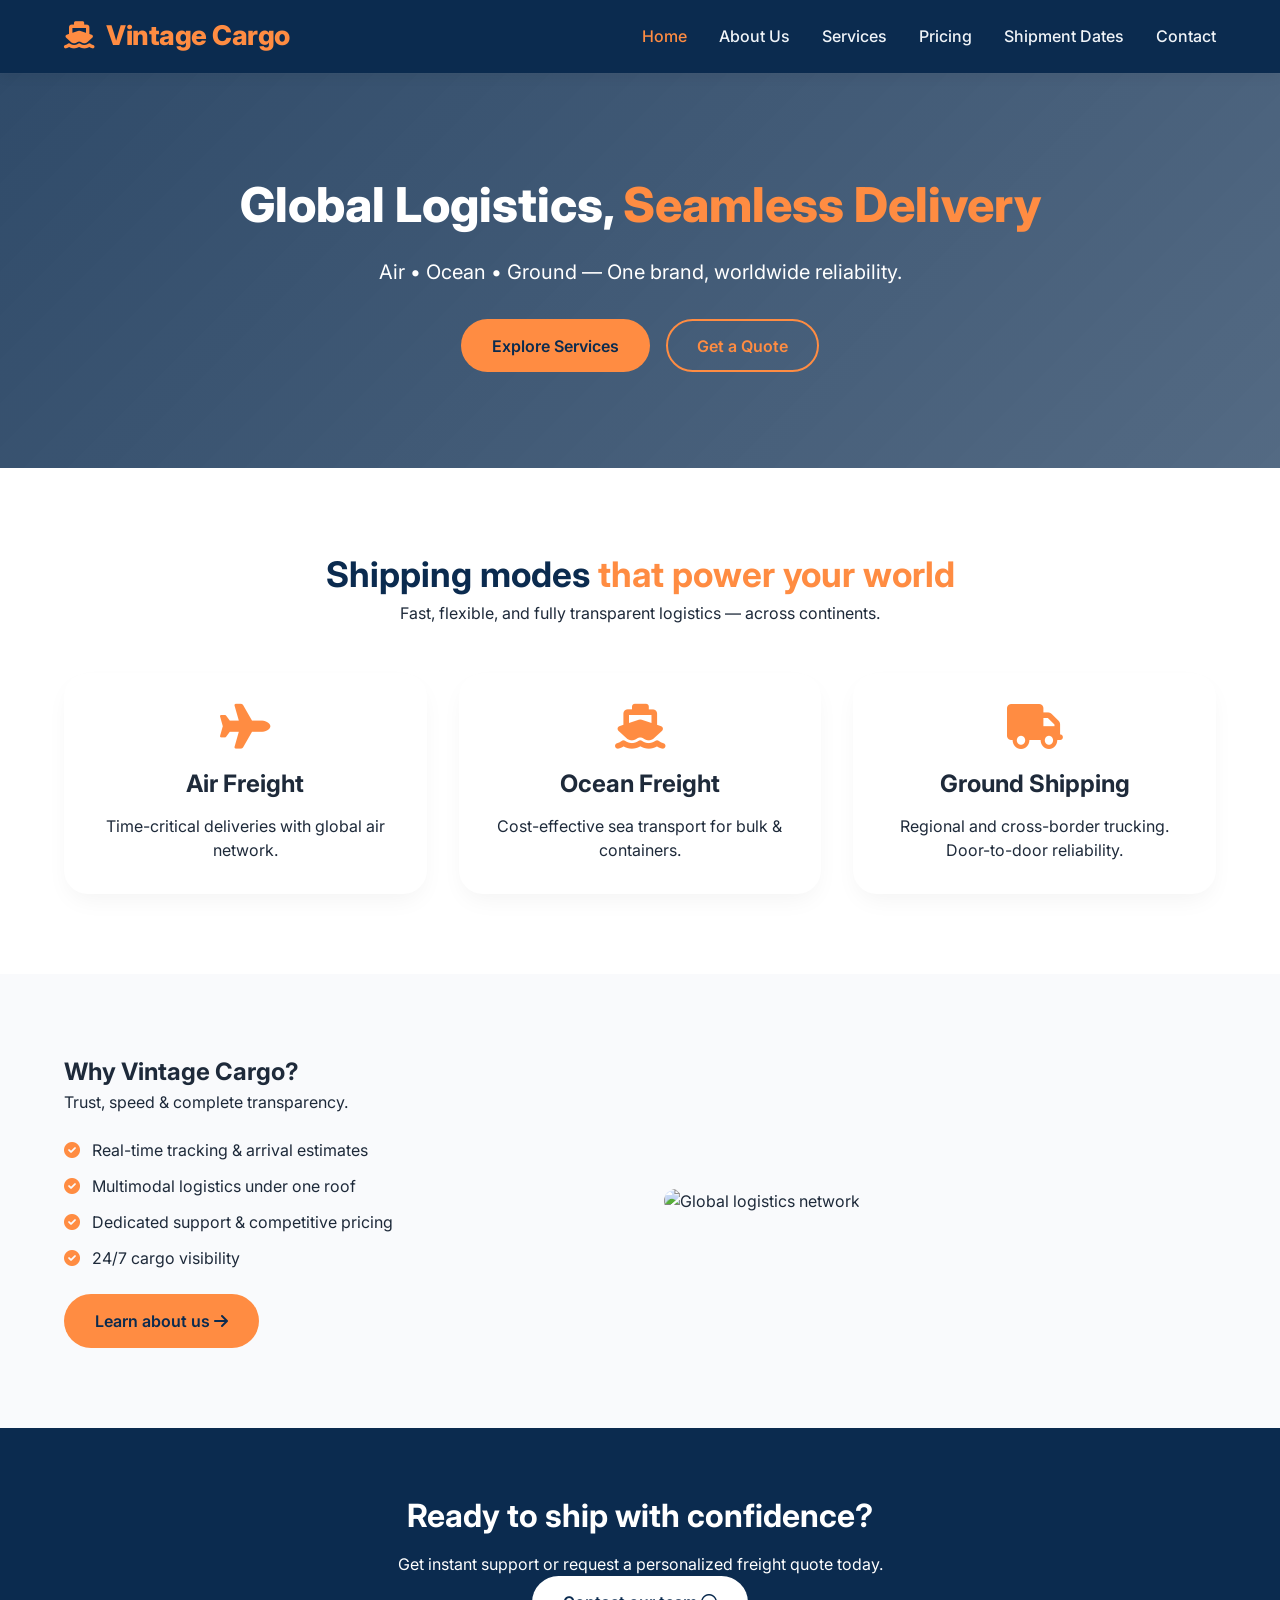
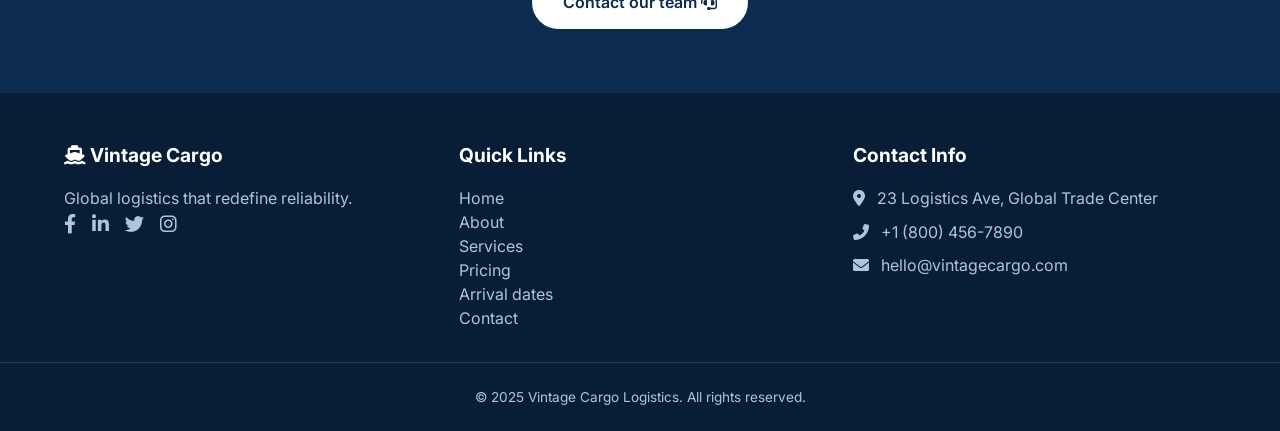
==== index.html @ 66441724 "Initial commit" ====
<!-- index.html (Home Page) -->
<!DOCTYPE html>
<html lang="en">
<head>
  <meta charset="UTF-8">
  <meta name="viewport" content="width=device-width, initial-scale=1.0, viewport-fit=cover">
  <title>Vintage Cargo | Global Logistics</title>
  <link href="https://fonts.googleapis.com/css2?family=Inter:opsz,wght@14..32,300;14..32,400;14..32,600;14..32,700;14..32,800&display=swap" rel="stylesheet">
  <link rel="stylesheet" href="https://cdnjs.cloudflare.com/ajax/libs/font-awesome/6.0.0-beta3/css/all.min.css">
  <link rel="stylesheet" href="css/style.css">
</head>
<body>
  <header class="site-header">
    <div class="container nav-container">
      <div class="logo"><a href="index.html"><i class="fas fa-ship"></i> Vintage Cargo</a></div>
      <button class="mobile-toggle" id="mobileToggle"><i class="fas fa-bars"></i></button>
      <nav class="navbar" id="navbar">
        <ul class="nav-menu">
          <li><a href="index.html" class="active">Home</a></li>
          <li><a href="about.html">About Us</a></li>
          <li><a href="services.html">Services</a></li>
          <li><a href="pricing.html">Pricing</a></li>
          <li><a href="shipment.html">Shipment Dates</a></li>
          <li><a href="contact.html">Contact</a></li>
        </ul>
      </nav>
    </div>
  </header>
  <main>
    <section class="hero" style="background-image: linear-gradient(135deg, rgba(11,43,79,0.85), rgba(11,43,79,0.7)), url('https://picsum.photos/id/104/1600/700'); background-size: cover; background-position: center;">
      <div class="container hero-content">
        <h1>Global Logistics, <span class="accent">Seamless Delivery</span></h1>
        <p>Air • Ocean • Ground — One brand, worldwide reliability.</p>
        <div class="hero-buttons"><a href="services.html" class="btn btn-primary">Explore Services</a><a href="contact.html" class="btn btn-outline">Get a Quote</a></div>
      </div>
    </section>
    <section class="section"><div class="container"><div class="section-title"><h2>Shipping modes <span class="accent">that power your world</span></h2><p>Fast, flexible, and fully transparent logistics — across continents.</p></div><div class="grid-3"><div class="service-card"><i class="fas fa-plane"></i><h3>Air Freight</h3><p>Time-critical deliveries with global air network.</p></div><div class="service-card"><i class="fas fa-ship"></i><h3>Ocean Freight</h3><p>Cost-effective sea transport for bulk & containers.</p></div><div class="service-card"><i class="fas fa-truck"></i><h3>Ground Shipping</h3><p>Regional and cross-border trucking. Door-to-door reliability.</p></div></div></div></section>
    <section class="section bg-light"><div class="container"><div class="flex-row"><div class="flex-text"><h2>Why Vintage Cargo?</h2><p class="lead">Trust, speed & complete transparency.</p><ul class="check-list"><li><i class="fas fa-check-circle"></i> Real-time tracking & arrival estimates</li><li><i class="fas fa-check-circle"></i> Multimodal logistics under one roof</li><li><i class="fas fa-check-circle"></i> Dedicated support & competitive pricing</li><li><i class="fas fa-check-circle"></i> 24/7 cargo visibility</li></ul><a href="about.html" class="btn btn-primary">Learn about us <i class="fas fa-arrow-right"></i></a></div><div class="flex-img"><img src="https://picsum.photos/id/20/600/450" alt="Global logistics network" loading="lazy"></div></div></div></section>
    <section class="cta"><div class="container"><h3>Ready to ship with confidence?</h3><p>Get instant support or request a personalized freight quote today.</p><a href="contact.html" class="btn btn-secondary">Contact our team <i class="fas fa-headset"></i></a></div></section>
  </main>
  <footer class="site-footer"><div class="container footer-grid"><div class="footer-col"><h4><i class="fas fa-ship"></i> Vintage Cargo</h4><p>Global logistics that redefine reliability.</p><div class="social-icons"><a href="#"><i class="fab fa-facebook-f"></i></a><a href="#"><i class="fab fa-linkedin-in"></i></a><a href="#"><i class="fab fa-twitter"></i></a><a href="#"><i class="fab fa-instagram"></i></a></div></div><div class="footer-col"><h4>Quick Links</h4><ul><li><a href="index.html">Home</a></li><li><a href="about.html">About</a></li><li><a href="services.html">Services</a></li><li><a href="pricing.html">Pricing</a></li><li><a href="shipment.html">Arrival dates</a></li><li><a href="contact.html">Contact</a></li></ul></div><div class="footer-col"><h4>Contact Info</h4><ul class="contact-info"><li><i class="fas fa-map-marker-alt"></i> 23 Logistics Ave, Global Trade Center</li><li><i class="fas fa-phone-alt"></i> +1 (800) 456-7890</li><li><i class="fas fa-envelope"></i> hello@vintagecargo.com</li></ul></div></div><div class="footer-bottom"><p>&copy; 2025 Vintage Cargo Logistics. All rights reserved.</p></div></footer>
  <script src="js/script.js"></script>
</body>
</html>
---- css/style.css ----
/* css/style.css */
* {
  margin: 0;
  padding: 0;
  box-sizing: border-box;
}

body {
  font-family: 'Inter', sans-serif;
  line-height: 1.5;
  color: #1E2A3A;
  background-color: #ffffff;
}

.container {
  width: 90%;
  max-width: 1280px;
  margin: 0 auto;
}

/* header & navigation */
.site-header {
  background: #0B2B4F;
  padding: 1rem 0;
  position: sticky;
  top: 0;
  z-index: 100;
  box-shadow: 0 4px 12px rgba(0,0,0,0.05);
}

.nav-container {
  display: flex;
  justify-content: space-between;
  align-items: center;
  flex-wrap: wrap;
}

.logo a {
  color: #FF8C42;
  font-size: 1.7rem;
  font-weight: 800;
  letter-spacing: -0.5px;
  text-decoration: none;
}

.logo i {
  margin-right: 6px;
  color: #FF8C42;
}

.nav-menu {
  display: flex;
  gap: 2rem;
  list-style: none;
}

.nav-menu a {
  color: #F0F4F8;
  text-decoration: none;
  font-weight: 500;
  transition: 0.2s ease;
  font-size: 1rem;
}

.nav-menu a:hover, .nav-menu a.active {
  color: #FF8C42;
}

.mobile-toggle {
  display: none;
  background: none;
  border: none;
  font-size: 1.8rem;
  color: white;
  cursor: pointer;
}

/* buttons */
.btn {
  display: inline-block;
  padding: 0.8rem 1.8rem;
  border-radius: 40px;
  font-weight: 600;
  text-decoration: none;
  transition: all 0.2s ease;
  border: 2px solid transparent;
  cursor: pointer;
}

.btn-primary {
  background: #FF8C42;
  color: #0B2B4F;
}

.btn-primary:hover {
  background: #e67a2e;
  transform: translateY(-2px);
}

.btn-outline {
  background: transparent;
  border: 2px solid #FF8C42;
  color: #FF8C42;
}

.btn-outline:hover {
  background: #FF8C42;
  color: #0B2B4F;
}

.btn-secondary {
  background: #ffffff;
  color: #0B2B4F;
}

.btn-secondary:hover {
  background: #FF8C42;
  color: #0B2B4F;
  border-color: #FF8C42;
}

/* hero */
.hero {
  padding: 6rem 0;
  text-align: center;
  color: white;
}

.hero-content h1 {
  font-size: 3rem;
  font-weight: 800;
  margin-bottom: 1rem;
}

.accent {
  color: #FF8C42;
}

.hero-content p {
  font-size: 1.25rem;
  max-width: 650px;
  margin: 0 auto 2rem;
}

.hero-buttons {
  display: flex;
  gap: 1rem;
  justify-content: center;
  flex-wrap: wrap;
}

/* sections */
.section {
  padding: 5rem 0;
}

.bg-light {
  background-color: #F9FAFC;
}

.section-title {
  text-align: center;
  margin-bottom: 3rem;
}

.section-title h2 {
  font-size: 2.2rem;
  font-weight: 700;
  color: #0B2B4F;
}

.grid-3 {
  display: grid;
  grid-template-columns: repeat(auto-fit, minmax(280px, 1fr));
  gap: 2rem;
}

.service-card {
  background: white;
  padding: 2rem;
  border-radius: 24px;
  box-shadow: 0 10px 25px -5px rgba(0,0,0,0.05);
  transition: transform 0.2s, box-shadow 0.2s;
  text-align: center;
}

.service-card:hover {
  transform: translateY(-5px);
  box-shadow: 0 20px 30px -12px rgba(0,0,0,0.1);
}

.service-card i {
  font-size: 2.8rem;
  color: #FF8C42;
  margin-bottom: 1rem;
}

.service-card h3 {
  font-size: 1.5rem;
  margin-bottom: 0.75rem;
}

/* flex row */
.flex-row {
  display: flex;
  gap: 3rem;
  align-items: center;
  flex-wrap: wrap;
}

.flex-text, .flex-img {
  flex: 1;
}

.flex-img img {
  width: 100%;
  border-radius: 28px;
  object-fit: cover;
}

.check-list {
  list-style: none;
  margin: 1.5rem 0;
}

.check-list li {
  margin: 0.75rem 0;
  display: flex;
  align-items: center;
  gap: 0.75rem;
}

.check-list i {
  color: #FF8C42;
}

/* CTA */
.cta {
  background: #0B2B4F;
  color: white;
  text-align: center;
  padding: 4rem 0;
}

.cta h3 {
  font-size: 2rem;
  margin-bottom: 0.75rem;
}

/* footer */
.site-footer {
  background: #071e36;
  color: #B0C4DE;
  padding-top: 3rem;
}

.footer-grid {
  display: grid;
  grid-template-columns: repeat(auto-fit, minmax(220px, 1fr));
  gap: 2rem;
  margin-bottom: 2rem;
}

.footer-col h4 {
  color: white;
  margin-bottom: 1rem;
  font-size: 1.2rem;
}

.footer-col ul {
  list-style: none;
}

.footer-col a {
  color: #B0C4DE;
  text-decoration: none;
  transition: 0.2s;
}

.footer-col a:hover {
  color: #FF8C42;
}

.social-icons a {
  margin-right: 1rem;
  font-size: 1.2rem;
}

.contact-info li {
  margin-bottom: 0.6rem;
  display: flex;
  gap: 0.75rem;
  align-items: center;
}

.footer-bottom {
  text-align: center;
  padding: 1.5rem 0;
  border-top: 1px solid #1f3a5f;
  font-size: 0.85rem;
}

/* pricing page */
.pricing-grid {
  display: grid;
  grid-template-columns: repeat(auto-fit, minmax(280px, 1fr));
  gap: 2rem;
}

.pricing-card {
  background: white;
  border-radius: 32px;
  padding: 2rem;
  box-shadow: 0 12px 28px rgba(0,0,0,0.05);
  transition: 0.2s;
  border: 1px solid #eef2f6;
}

.pricing-card.featured {
  border-top: 5px solid #FF8C42;
  transform: scale(1.02);
}

.pricing-header h3 {
  font-size: 1.8rem;
  margin-bottom: 0.5rem;
}

.price {
  font-size: 2.2rem;
  font-weight: 800;
  color: #0B2B4F;
}

.price span {
  font-size: 1rem;
  font-weight: 400;
}

.pricing-card ul {
  margin: 1.5rem 0;
  list-style: none;
}

.pricing-card li {
  margin: 0.75rem 0;
  display: flex;
  align-items: center;
  gap: 0.5rem;
}

.pricing-card li i {
  color: #FF8C42;
}

.price-note {
  margin-top: 2rem;
  text-align: center;
  font-size: 0.9rem;
  color: #5a6e7c;
}

/* shipment table */
.table-wrapper {
  overflow-x: auto;
}

.shipment-table {
  width: 100%;
  border-collapse: collapse;
  background: white;
  border-radius: 24px;
  overflow: hidden;
  box-shadow: 0 4px 12px rgba(0,0,0,0.05);
}

.shipment-table th, .shipment-table td {
  padding: 1rem 1.2rem;
  text-align: left;
  border-bottom: 1px solid #e9edf2;
}

.shipment-table th {
  background: #0B2B4F;
  color: white;
  font-weight: 600;
}

.tracking-note {
  background: #F0F7FF;
  padding: 1.2rem;
  border-radius: 20px;
  margin-top: 2rem;
  display: flex;
  align-items: center;
  gap: 1rem;
  flex-wrap: wrap;
}

/* contact grid */
.contact-grid {
  display: grid;
  grid-template-columns: 1fr 1fr;
  gap: 3rem;
}

@media (max-width: 768px) {
  .contact-grid {
    grid-template-columns: 1fr;
  }
}

.contact-details ul {
  list-style: none;
}

.contact-details li {
  margin: 1rem 0;
  display: flex;
  align-items: center;
  gap: 1rem;
}

.map-placeholder {
  background: #eef2fa;
  padding: 2rem;
  text-align: center;
  border-radius: 24px;
  margin-top: 1.5rem;
  font-size: 0.9rem;
}

.form-group {
  margin-bottom: 1.2rem;
}

.form-group input, .form-group select, .form-group textarea {
  width: 100%;
  padding: 0.9rem 1rem;
  border: 1px solid #cfdde6;
  border-radius: 20px;
  font-family: inherit;
  font-size: 1rem;
  transition: 0.2s;
}

.form-group input:focus, .form-group select:focus, .form-group textarea:focus {
  outline: none;
  border-color: #FF8C42;
  box-shadow: 0 0 0 3px rgba(255,140,66,0.2);
}

.form-note {
  font-size: 0.75rem;
  margin-top: 0.8rem;
  color: #6c7a89;
}

/* page-header */
.page-header {
  background: #0B2B4F;
  color: white;
  padding: 3rem 0;
  text-align: center;
}

.page-header h1 {
  font-size: 2.5rem;
}

/* responsive */
@media (max-width: 768px) {
  .mobile-toggle {
    display: block;
  }
  .nav-menu {
    position: fixed;
    left: -100%;
    top: 70px;
    flex-direction: column;
    background: #0B2B4F;
    width: 100%;
    text-align: center;
    transition: 0.3s;
    padding: 2rem 0;
    gap: 1.5rem;
  }
  .nav-menu.active {
    left: 0;
  }
  .hero-content h1 {
    font-size: 2rem;
  }
  .section-title h2 {
    font-size: 1.8rem;
  }
  .flex-row {
    flex-direction: column;
  }
  .pricing-card.featured {
    transform: none;
  }
}

/* extra utilities */
.grid-2 {
  display: grid;
  grid-template-columns: repeat(auto-fit, minmax(280px, 1fr));
  gap: 2rem;
}

.service-detailed {
  background: white;
  padding: 1.8rem;
  border-radius: 24px;
  box-shadow: 0 5px 12px rgba(0,0,0,0.03);
  transition: 0.2s;
}

.service-detailed i {
  font-size: 2.2rem;
  color: #FF8C42;
  margin-bottom: 1rem;
}
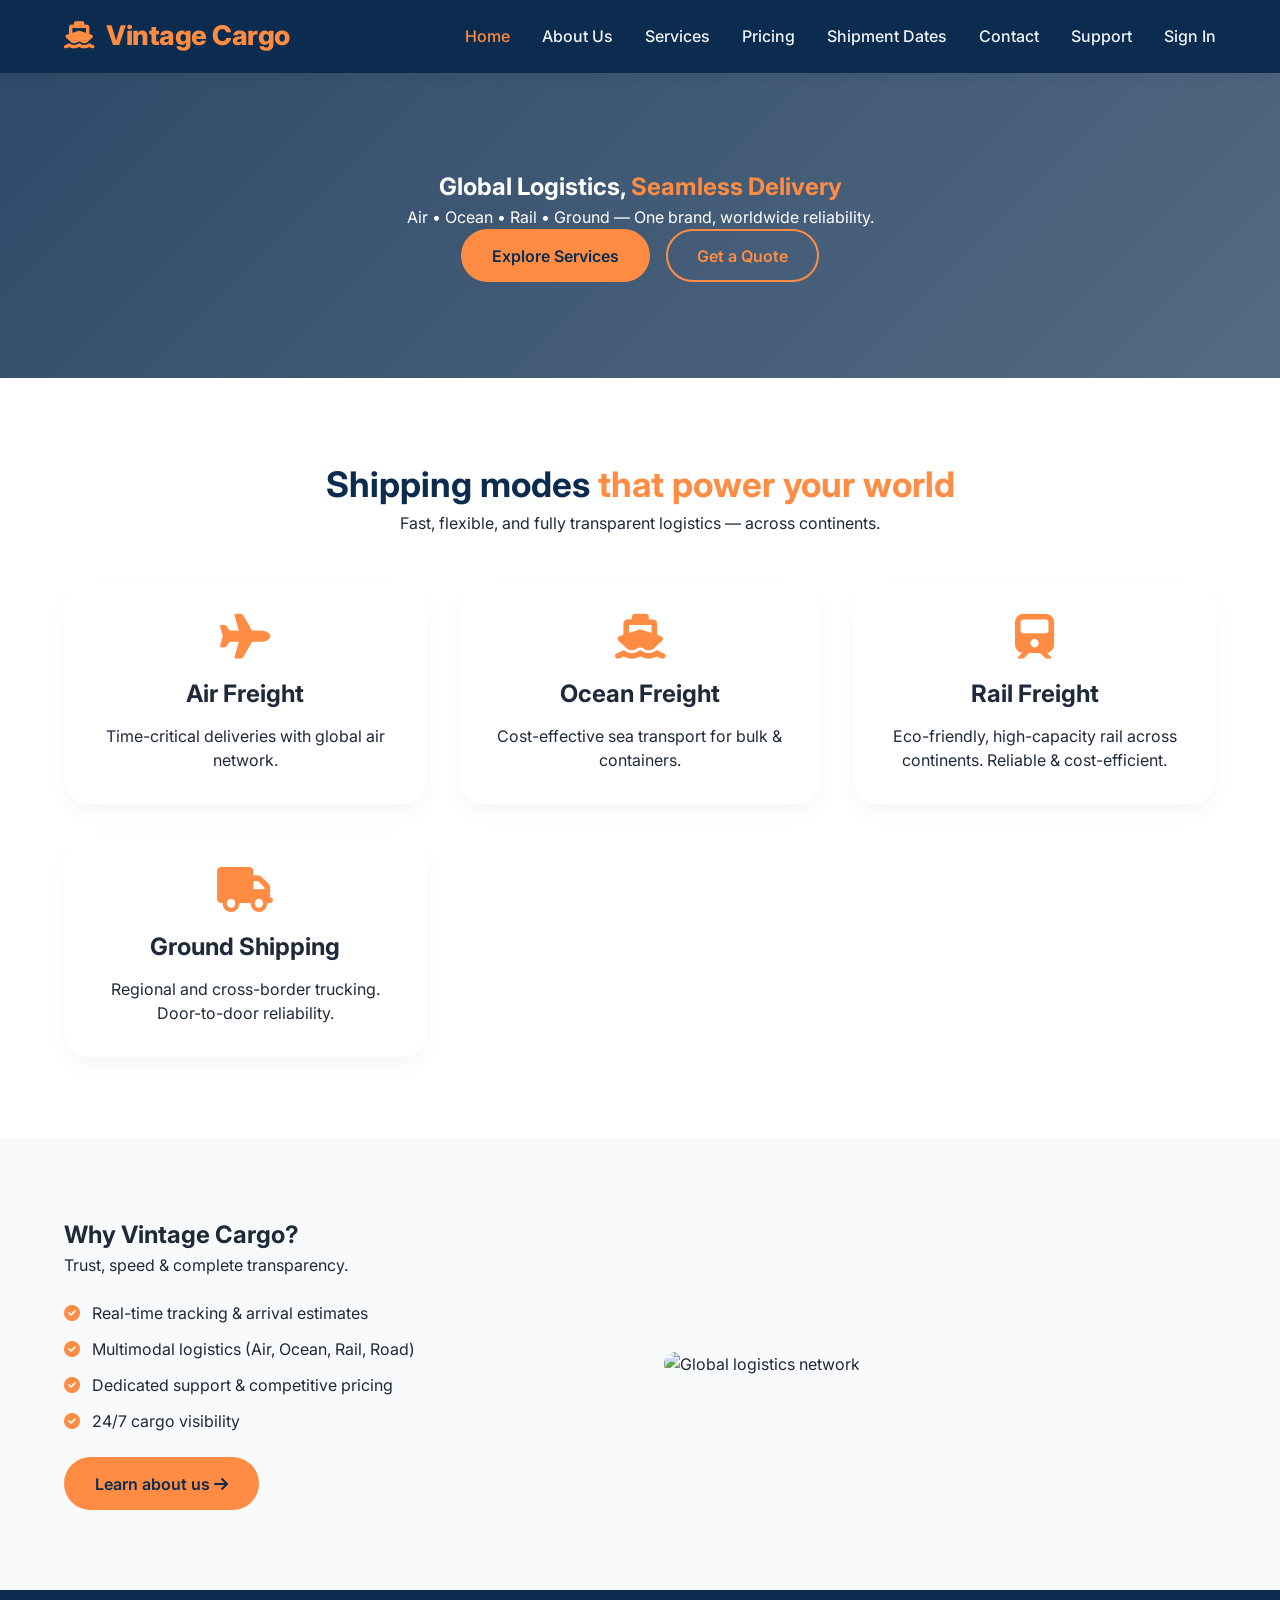
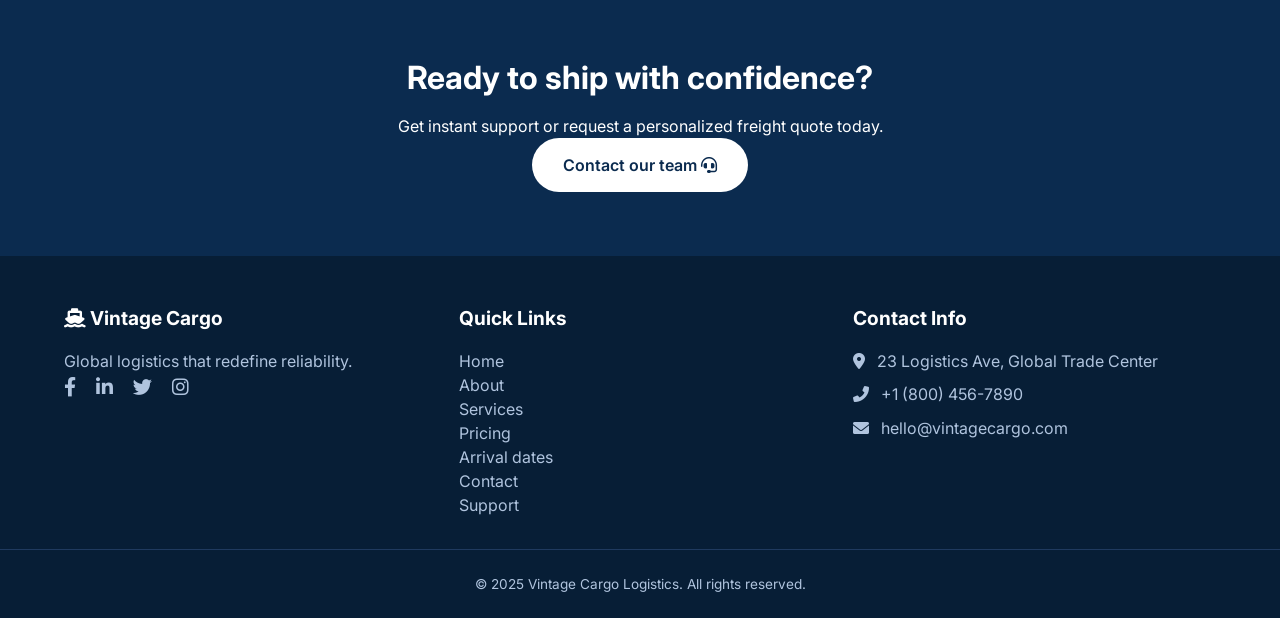
==== commit 894b3171: "Fix: fixed drop-sown and button problems" ====
--- a/index.html
+++ b/index.html
@@ -1,4 +1,4 @@
-<!-- index.html (Home Page) -->
+<!-- index.html (Home - updated with train transport section)
 <!DOCTYPE html>
 <html lang="en">
 <head>
@@ -22,6 +22,8 @@
           <li><a href="pricing.html">Pricing</a></li>
           <li><a href="shipment.html">Shipment Dates</a></li>
           <li><a href="contact.html">Contact</a></li>
+          <li><a href="support.html">Support</a></li>
+          <li id="authNavLink"><a href="login.html">Sign In</a></li>
         </ul>
       </nav>
     </div>
@@ -30,15 +32,168 @@
     <section class="hero" style="background-image: linear-gradient(135deg, rgba(11,43,79,0.85), rgba(11,43,79,0.7)), url('https://picsum.photos/id/104/1600/700'); background-size: cover; background-position: center;">
       <div class="container hero-content">
         <h1>Global Logistics, <span class="accent">Seamless Delivery</span></h1>
-        <p>Air • Ocean • Ground — One brand, worldwide reliability.</p>
+        <p>Air • Ocean • Rail • Ground — One brand, worldwide reliability.</p>
         <div class="hero-buttons"><a href="services.html" class="btn btn-primary">Explore Services</a><a href="contact.html" class="btn btn-outline">Get a Quote</a></div>
       </div>
     </section>
-    <section class="section"><div class="container"><div class="section-title"><h2>Shipping modes <span class="accent">that power your world</span></h2><p>Fast, flexible, and fully transparent logistics — across continents.</p></div><div class="grid-3"><div class="service-card"><i class="fas fa-plane"></i><h3>Air Freight</h3><p>Time-critical deliveries with global air network.</p></div><div class="service-card"><i class="fas fa-ship"></i><h3>Ocean Freight</h3><p>Cost-effective sea transport for bulk & containers.</p></div><div class="service-card"><i class="fas fa-truck"></i><h3>Ground Shipping</h3><p>Regional and cross-border trucking. Door-to-door reliability.</p></div></div></div></section>
-    <section class="section bg-light"><div class="container"><div class="flex-row"><div class="flex-text"><h2>Why Vintage Cargo?</h2><p class="lead">Trust, speed & complete transparency.</p><ul class="check-list"><li><i class="fas fa-check-circle"></i> Real-time tracking & arrival estimates</li><li><i class="fas fa-check-circle"></i> Multimodal logistics under one roof</li><li><i class="fas fa-check-circle"></i> Dedicated support & competitive pricing</li><li><i class="fas fa-check-circle"></i> 24/7 cargo visibility</li></ul><a href="about.html" class="btn btn-primary">Learn about us <i class="fas fa-arrow-right"></i></a></div><div class="flex-img"><img src="https://picsum.photos/id/20/600/450" alt="Global logistics network" loading="lazy"></div></div></div></section>
+    <section class="section"><div class="container"><div class="section-title"><h2>Shipping modes <span class="accent">that power your world</span></h2><p>Fast, flexible, and fully transparent logistics — across continents.</p></div><div class="grid-3"><div class="service-card"><i class="fas fa-plane"></i><h3>Air Freight</h3><p>Time-critical deliveries with global air network.</p></div><div class="service-card"><i class="fas fa-ship"></i><h3>Ocean Freight</h3><p>Cost-effective sea transport for bulk & containers.</p></div><div class="service-card"><i class="fas fa-train"></i><h3>Rail Freight</h3><p>Eco-friendly, high-capacity rail across continents. Reliable & cost-efficient.</p></div><div class="service-card"><i class="fas fa-truck"></i><h3>Ground Shipping</h3><p>Regional and cross-border trucking. Door-to-door reliability.</p></div></div></div></section>
+    <section class="section bg-light"><div class="container"><div class="flex-row"><div class="flex-text"><h2>Why Vintage Cargo?</h2><p class="lead">Trust, speed & complete transparency.</p><ul class="check-list"><li><i class="fas fa-check-circle"></i> Real-time tracking & arrival estimates</li><li><i class="fas fa-check-circle"></i> Multimodal logistics (Air, Ocean, Rail, Road)</li><li><i class="fas fa-check-circle"></i> Dedicated support & competitive pricing</li><li><i class="fas fa-check-circle"></i> 24/7 cargo visibility</li></ul><a href="about.html" class="btn btn-primary">Learn about us <i class="fas fa-arrow-right"></i></a></div><div class="flex-img"><img src="https://picsum.photos/id/20/600/450" alt="Global logistics network" loading="lazy"></div></div></div></section>
     <section class="cta"><div class="container"><h3>Ready to ship with confidence?</h3><p>Get instant support or request a personalized freight quote today.</p><a href="contact.html" class="btn btn-secondary">Contact our team <i class="fas fa-headset"></i></a></div></section>
   </main>
-  <footer class="site-footer"><div class="container footer-grid"><div class="footer-col"><h4><i class="fas fa-ship"></i> Vintage Cargo</h4><p>Global logistics that redefine reliability.</p><div class="social-icons"><a href="#"><i class="fab fa-facebook-f"></i></a><a href="#"><i class="fab fa-linkedin-in"></i></a><a href="#"><i class="fab fa-twitter"></i></a><a href="#"><i class="fab fa-instagram"></i></a></div></div><div class="footer-col"><h4>Quick Links</h4><ul><li><a href="index.html">Home</a></li><li><a href="about.html">About</a></li><li><a href="services.html">Services</a></li><li><a href="pricing.html">Pricing</a></li><li><a href="shipment.html">Arrival dates</a></li><li><a href="contact.html">Contact</a></li></ul></div><div class="footer-col"><h4>Contact Info</h4><ul class="contact-info"><li><i class="fas fa-map-marker-alt"></i> 23 Logistics Ave, Global Trade Center</li><li><i class="fas fa-phone-alt"></i> +1 (800) 456-7890</li><li><i class="fas fa-envelope"></i> hello@vintagecargo.com</li></ul></div></div><div class="footer-bottom"><p>&copy; 2025 Vintage Cargo Logistics. All rights reserved.</p></div></footer>
-  <script src="js/script.js"></script>
+  <footer class="site-footer"><div class="container footer-grid"><div class="footer-col"><h4><i class="fas fa-ship"></i> Vintage Cargo</h4><p>Global logistics that redefine reliability.</p><div class="social-icons"><a href="#"><i class="fab fa-facebook-f"></i></a><a href="#"><i class="fab fa-linkedin-in"></i></a><a href="#"><i class="fab fa-twitter"></i></a><a href="#"><i class="fab fa-instagram"></i></a></div></div><div class="footer-col"><h4>Quick Links</h4><ul><li><a href="index.html">Home</a></li><li><a href="about.html">About</a></li><li><a href="services.html">Services</a></li><li><a href="pricing.html">Pricing</a></li><li><a href="shipment.html">Arrival dates</a></li><li><a href="contact.html">Contact</a></li><li><a href="support.html">Support</a></li></ul></div><div class="footer-col"><h4>Contact Info</h4><ul class="contact-info"><li><i class="fas fa-map-marker-alt"></i> 23 Logistics Ave, Global Trade Center</li><li><i class="fas fa-phone-alt"></i> +1 (800) 456-7890</li><li><i class="fas fa-envelope"></i> hello@vintagecargo.com</li></ul></div></div><div class="footer-bottom"><p>&copy; 2025 Vintage Cargo Logistics. All rights reserved.</p></div></footer>
+  <script src="JavaScript/script.js"></script>
 </body>
-</html>+</html> -->
+
+
+
+<!DOCTYPE html>
+<html lang="en">
+<head>
+  <meta charset="UTF-8">
+  <meta name="viewport" content="width=device-width, initial-scale=1.0, viewport-fit=cover">
+  <title>Vintage Cargo | Global Logistics</title>
+  <link href="https://fonts.googleapis.com/css2?family=Inter:opsz,wght@14..32,300;14..32,400;14..32,600;14..32,700;14..32,800&display=swap" rel="stylesheet">
+  <link rel="stylesheet" href="https://cdnjs.cloudflare.com/ajax/libs/font-awesome/6.0.0-beta3/css/all.min.css">
+  <link rel="stylesheet" href="css/style.css">
+</head>
+<body>
+  <header class="site-header">
+    <div class="container nav-container">
+      <div class="logo">
+        <a href="index.html"><i class="fas fa-ship"></i> Vintage Cargo</a>
+      </div>
+      <button class="mobile-toggle" id="mobileToggle"><i class="fas fa-bars"></i></button>
+      <nav class="navbar" id="navbar">
+        <ul class="nav-menu">
+          <li><a href="index.html" class="active">Home</a></li>
+          <li><a href="about.html">About Us</a></li>
+          <li><a href="services.html">Services</a></li>
+          <li><a href="pricing.html">Pricing</a></li>
+          <li><a href="shipment.html">Shipment Dates</a></li>
+          <li><a href="contact.html">Contact</a></li>
+          <li><a href="support.html">Support</a></li>
+          <li id="authNavLink"><a href="login.html">Sign In</a></li>
+        </ul>
+      </nav>
+    </div>
+  </header>
+
+  <main>
+    <!-- Hero Section -->
+    <section class="hero" style="background-image: linear-gradient(135deg, rgba(11,43,79,0.85), rgba(11,43,79,0.7)), url('https://wallpaperbat.com/img/8608090-how-automating-load-acceptance-driver.webp'); background-size: cover; background-position: center;"
+      <div class="container hero-content">
+        <h1>Global Logistics, <span class="accent">Seamless Delivery</span></h1>
+        <p>Air • Ocean • Rail • Ground — One brand, worldwide reliability.</p>
+        <div class="hero-buttons">
+          <a href="services.html" class="btn btn-primary">Explore Services</a>
+          <a href="contact.html" class="btn btn-outline">Get a Quote</a>
+        </div>
+      </div>
+    </section>
+
+    <!-- Shipping Modes -->
+    <section class="section">
+      <div class="container">
+        <div class="section-title">
+          <h2>Shipping modes <span class="accent">that power your world</span></h2>
+          <p>Fast, flexible, and fully transparent logistics — across continents.</p>
+        </div>
+        <div class="grid-3">
+          <div class="service-card">
+            <i class="fas fa-plane"></i>
+            <h3>Air Freight</h3>
+            <p>Time-critical deliveries with global air network.</p>
+          </div>
+          <div class="service-card">
+            <i class="fas fa-ship"></i>
+            <h3>Ocean Freight</h3>
+            <p>Cost-effective sea transport for bulk & containers.</p>
+          </div>
+          <div class="service-card">
+            <i class="fas fa-train"></i>
+            <h3>Rail Freight</h3>
+            <p>Eco-friendly, high-capacity rail across continents. Reliable & cost-efficient.</p>
+          </div>
+          <div class="service-card">
+            <i class="fas fa-truck"></i>
+            <h3>Ground Shipping</h3>
+            <p>Regional and cross-border trucking. Door-to-door reliability.</p>
+          </div>
+        </div>
+      </div>
+    </section>
+
+    <!-- Why Choose Us -->
+    <section class="section bg-light">
+      <div class="container">
+        <div class="flex-row">
+          <div class="flex-text">
+            <h2>Why Vintage Cargo?</h2>
+            <p class="lead">Trust, speed & complete transparency.</p>
+            <ul class="check-list">
+              <li><i class="fas fa-check-circle"></i> Real-time tracking & arrival estimates</li>
+              <li><i class="fas fa-check-circle"></i> Multimodal logistics (Air, Ocean, Rail, Road)</li>
+              <li><i class="fas fa-check-circle"></i> Dedicated support & competitive pricing</li>
+              <li><i class="fas fa-check-circle"></i> 24/7 cargo visibility</li>
+            </ul>
+            <a href="about.html" class="btn btn-primary">Learn about us <i class="fas fa-arrow-right"></i></a>
+          </div>
+          <div class="flex-img">
+            <img src="https://picsum.photos/id/20/600/450" alt="Global logistics network" loading="lazy">
+          </div>
+        </div>
+      </div>
+    </section>
+
+    <!-- Call to Action -->
+    <section class="cta">
+      <div class="container">
+        <h3>Ready to ship with confidence?</h3>
+        <p>Get instant support or request a personalized freight quote today.</p>
+        <a href="contact.html" class="btn btn-secondary">Contact our team <i class="fas fa-headset"></i></a>
+      </div>
+    </section>
+  </main>
+
+  <footer class="site-footer">
+    <div class="container footer-grid">
+      <div class="footer-col">
+        <h4><i class="fas fa-ship"></i> Vintage Cargo</h4>
+        <p>Global logistics that redefine reliability.</p>
+        <div class="social-icons">
+          <a href="#"><i class="fab fa-facebook-f"></i></a>
+          <a href="#"><i class="fab fa-linkedin-in"></i></a>
+          <a href="#"><i class="fab fa-twitter"></i></a>
+          <a href="#"><i class="fab fa-instagram"></i></a>
+        </div>
+      </div>
+      <div class="footer-col">
+        <h4>Quick Links</h4>
+        <ul>
+          <li><a href="index.html">Home</a></li>
+          <li><a href="about.html">About</a></li>
+          <li><a href="services.html">Services</a></li>
+          <li><a href="pricing.html">Pricing</a></li>
+          <li><a href="shipment.html">Arrival dates</a></li>
+          <li><a href="contact.html">Contact</a></li>
+          <li><a href="support.html">Support</a></li>
+        </ul>
+      </div>
+      <div class="footer-col">
+        <h4>Contact Info</h4>
+        <ul class="contact-info">
+          <li><i class="fas fa-map-marker-alt"></i> 23 Logistics Ave, Global Trade Center</li>
+          <li><i class="fas fa-phone-alt"></i> +1 (800) 456-7890</li>
+          <li><i class="fas fa-envelope"></i> hello@vintagecargo.com</li>
+        </ul>
+      </div>
+    </div>
+    <div class="footer-bottom">
+      <p>&copy; 2025 Vintage Cargo Logistics. All rights reserved.</p>
+    </div>
+  </footer>
+
+  <script src="JavaScript/script.js"></script>
+</body>
+</html>
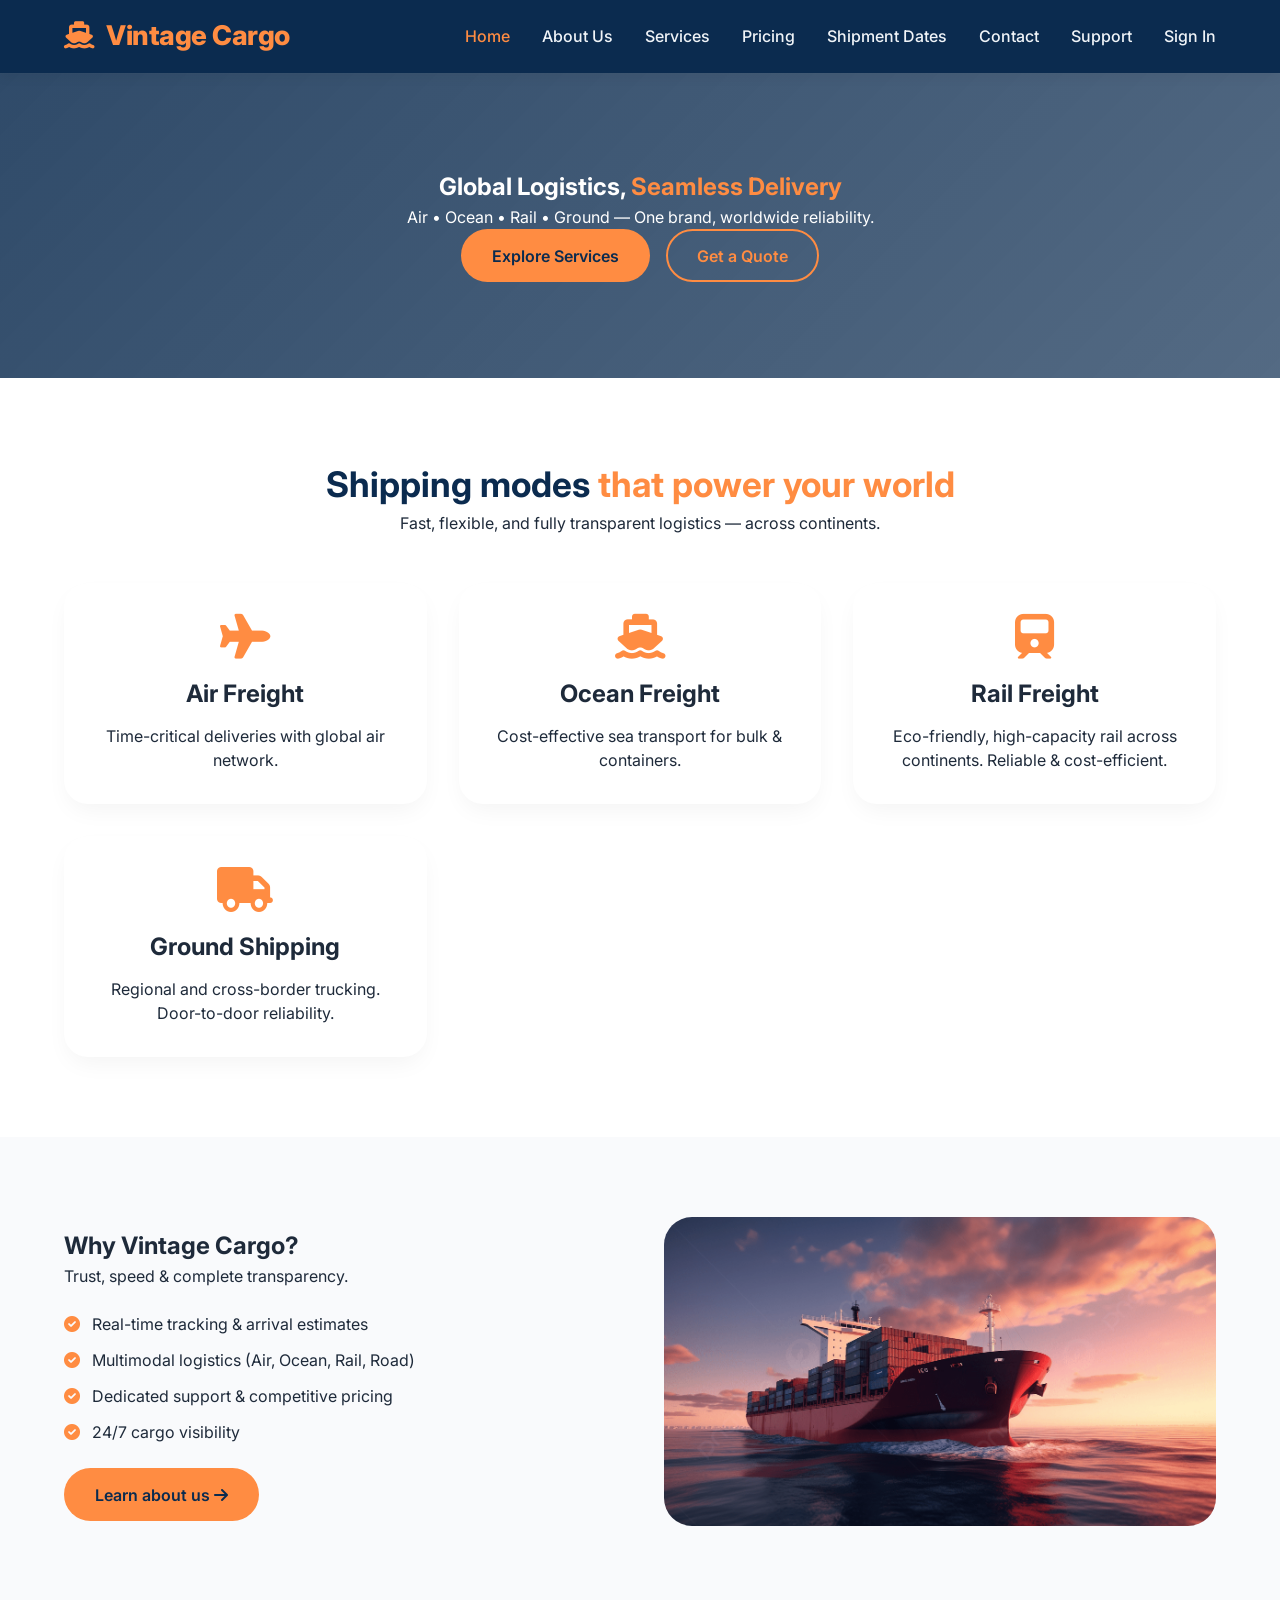
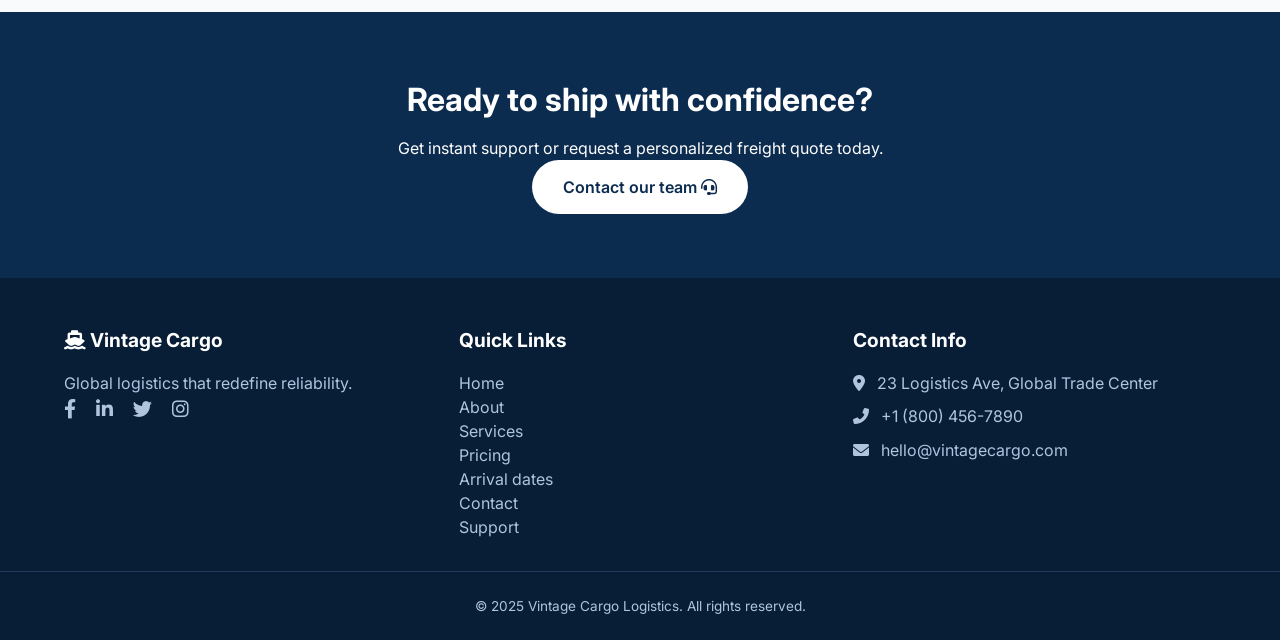
==== commit 93c31b83: "ADD: readme" ====
--- a/index.html
+++ b/index.html
@@ -1,50 +1,3 @@
-<!-- index.html (Home - updated with train transport section)
-<!DOCTYPE html>
-<html lang="en">
-<head>
-  <meta charset="UTF-8">
-  <meta name="viewport" content="width=device-width, initial-scale=1.0, viewport-fit=cover">
-  <title>Vintage Cargo | Global Logistics</title>
-  <link href="https://fonts.googleapis.com/css2?family=Inter:opsz,wght@14..32,300;14..32,400;14..32,600;14..32,700;14..32,800&display=swap" rel="stylesheet">
-  <link rel="stylesheet" href="https://cdnjs.cloudflare.com/ajax/libs/font-awesome/6.0.0-beta3/css/all.min.css">
-  <link rel="stylesheet" href="css/style.css">
-</head>
-<body>
-  <header class="site-header">
-    <div class="container nav-container">
-      <div class="logo"><a href="index.html"><i class="fas fa-ship"></i> Vintage Cargo</a></div>
-      <button class="mobile-toggle" id="mobileToggle"><i class="fas fa-bars"></i></button>
-      <nav class="navbar" id="navbar">
-        <ul class="nav-menu">
-          <li><a href="index.html" class="active">Home</a></li>
-          <li><a href="about.html">About Us</a></li>
-          <li><a href="services.html">Services</a></li>
-          <li><a href="pricing.html">Pricing</a></li>
-          <li><a href="shipment.html">Shipment Dates</a></li>
-          <li><a href="contact.html">Contact</a></li>
-          <li><a href="support.html">Support</a></li>
-          <li id="authNavLink"><a href="login.html">Sign In</a></li>
-        </ul>
-      </nav>
-    </div>
-  </header>
-  <main>
-    <section class="hero" style="background-image: linear-gradient(135deg, rgba(11,43,79,0.85), rgba(11,43,79,0.7)), url('https://picsum.photos/id/104/1600/700'); background-size: cover; background-position: center;">
-      <div class="container hero-content">
-        <h1>Global Logistics, <span class="accent">Seamless Delivery</span></h1>
-        <p>Air • Ocean • Rail • Ground — One brand, worldwide reliability.</p>
-        <div class="hero-buttons"><a href="services.html" class="btn btn-primary">Explore Services</a><a href="contact.html" class="btn btn-outline">Get a Quote</a></div>
-      </div>
-    </section>
-    <section class="section"><div class="container"><div class="section-title"><h2>Shipping modes <span class="accent">that power your world</span></h2><p>Fast, flexible, and fully transparent logistics — across continents.</p></div><div class="grid-3"><div class="service-card"><i class="fas fa-plane"></i><h3>Air Freight</h3><p>Time-critical deliveries with global air network.</p></div><div class="service-card"><i class="fas fa-ship"></i><h3>Ocean Freight</h3><p>Cost-effective sea transport for bulk & containers.</p></div><div class="service-card"><i class="fas fa-train"></i><h3>Rail Freight</h3><p>Eco-friendly, high-capacity rail across continents. Reliable & cost-efficient.</p></div><div class="service-card"><i class="fas fa-truck"></i><h3>Ground Shipping</h3><p>Regional and cross-border trucking. Door-to-door reliability.</p></div></div></div></section>
-    <section class="section bg-light"><div class="container"><div class="flex-row"><div class="flex-text"><h2>Why Vintage Cargo?</h2><p class="lead">Trust, speed & complete transparency.</p><ul class="check-list"><li><i class="fas fa-check-circle"></i> Real-time tracking & arrival estimates</li><li><i class="fas fa-check-circle"></i> Multimodal logistics (Air, Ocean, Rail, Road)</li><li><i class="fas fa-check-circle"></i> Dedicated support & competitive pricing</li><li><i class="fas fa-check-circle"></i> 24/7 cargo visibility</li></ul><a href="about.html" class="btn btn-primary">Learn about us <i class="fas fa-arrow-right"></i></a></div><div class="flex-img"><img src="https://picsum.photos/id/20/600/450" alt="Global logistics network" loading="lazy"></div></div></div></section>
-    <section class="cta"><div class="container"><h3>Ready to ship with confidence?</h3><p>Get instant support or request a personalized freight quote today.</p><a href="contact.html" class="btn btn-secondary">Contact our team <i class="fas fa-headset"></i></a></div></section>
-  </main>
-  <footer class="site-footer"><div class="container footer-grid"><div class="footer-col"><h4><i class="fas fa-ship"></i> Vintage Cargo</h4><p>Global logistics that redefine reliability.</p><div class="social-icons"><a href="#"><i class="fab fa-facebook-f"></i></a><a href="#"><i class="fab fa-linkedin-in"></i></a><a href="#"><i class="fab fa-twitter"></i></a><a href="#"><i class="fab fa-instagram"></i></a></div></div><div class="footer-col"><h4>Quick Links</h4><ul><li><a href="index.html">Home</a></li><li><a href="about.html">About</a></li><li><a href="services.html">Services</a></li><li><a href="pricing.html">Pricing</a></li><li><a href="shipment.html">Arrival dates</a></li><li><a href="contact.html">Contact</a></li><li><a href="support.html">Support</a></li></ul></div><div class="footer-col"><h4>Contact Info</h4><ul class="contact-info"><li><i class="fas fa-map-marker-alt"></i> 23 Logistics Ave, Global Trade Center</li><li><i class="fas fa-phone-alt"></i> +1 (800) 456-7890</li><li><i class="fas fa-envelope"></i> hello@vintagecargo.com</li></ul></div></div><div class="footer-bottom"><p>&copy; 2025 Vintage Cargo Logistics. All rights reserved.</p></div></footer>
-  <script src="JavaScript/script.js"></script>
-</body>
-</html> -->
-
 
 
 <!DOCTYPE html>
@@ -140,7 +93,7 @@
             <a href="about.html" class="btn btn-primary">Learn about us <i class="fas fa-arrow-right"></i></a>
           </div>
           <div class="flex-img">
-            <img src="https://picsum.photos/id/20/600/450" alt="Global logistics network" loading="lazy">
+            <img src="assets/cargo-theme.png" alt="Global logistics network" loading="lazy">
           </div>
         </div>
       </div>
